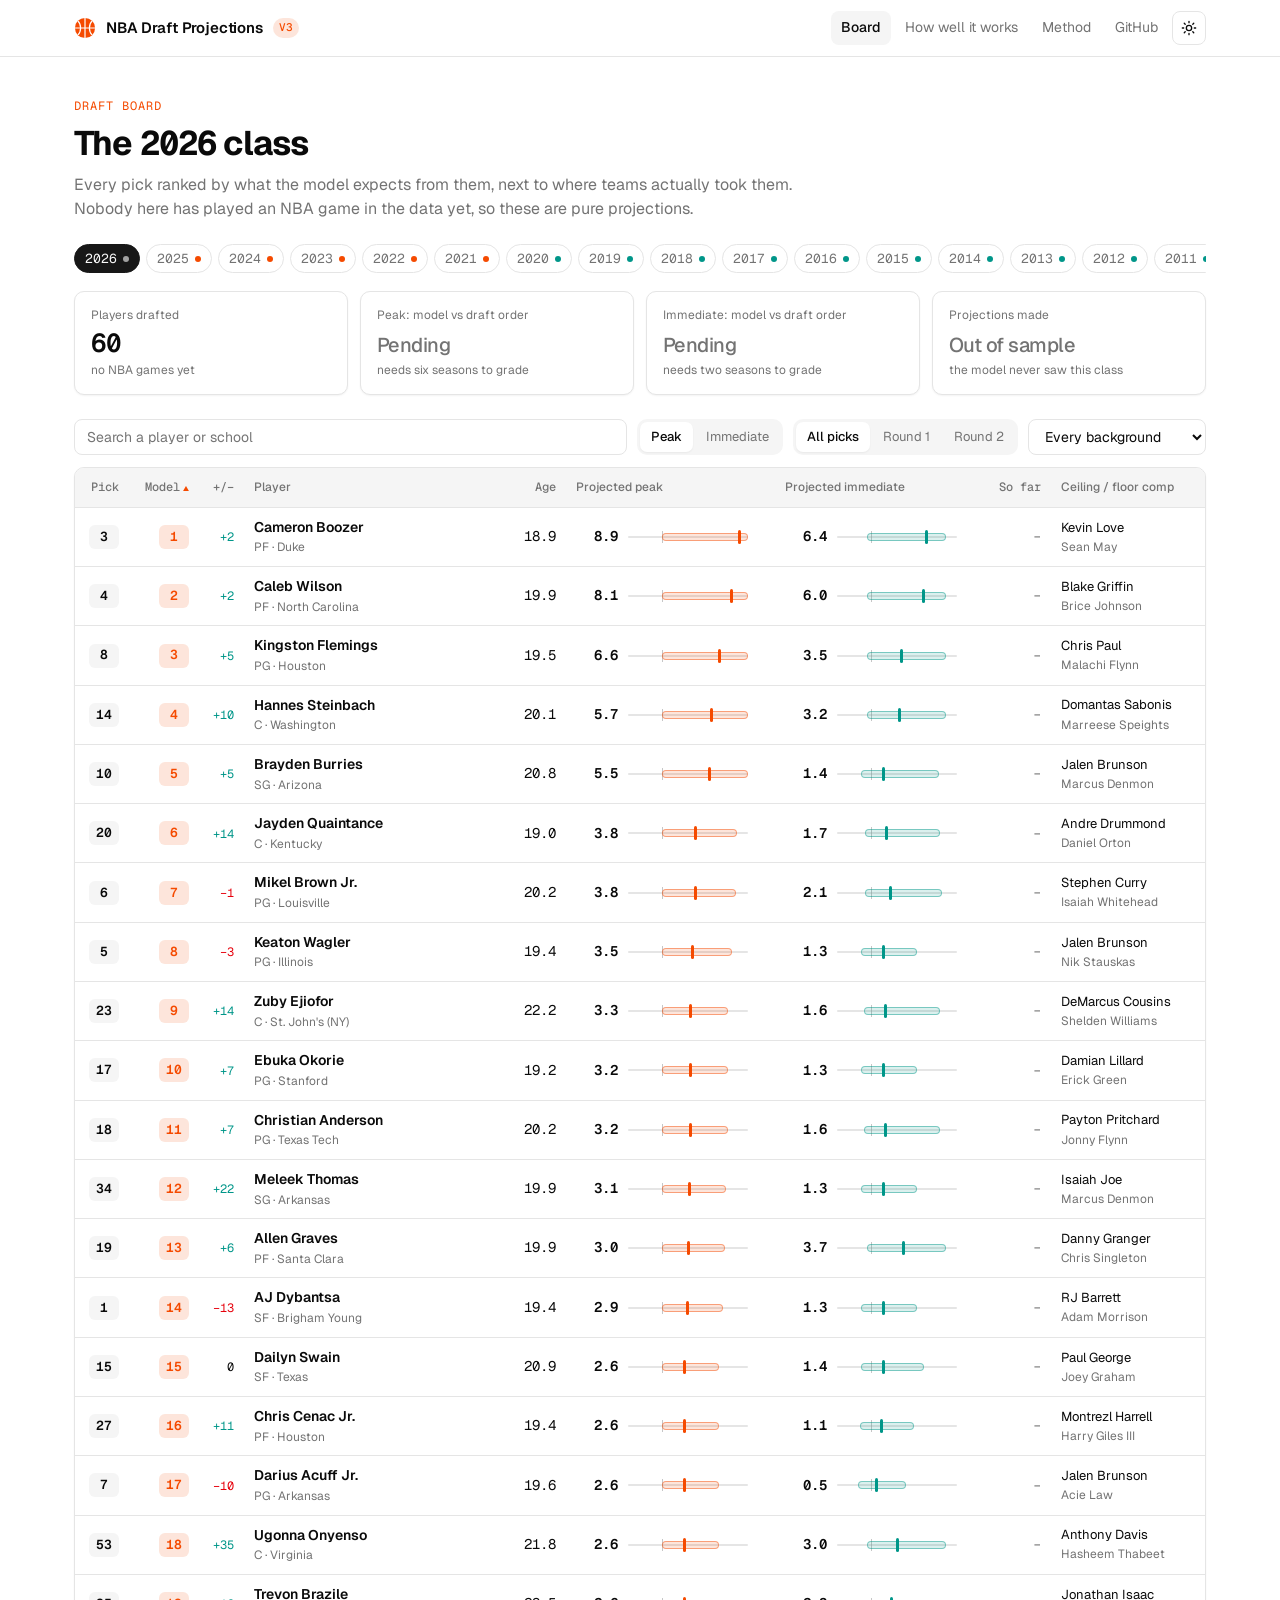
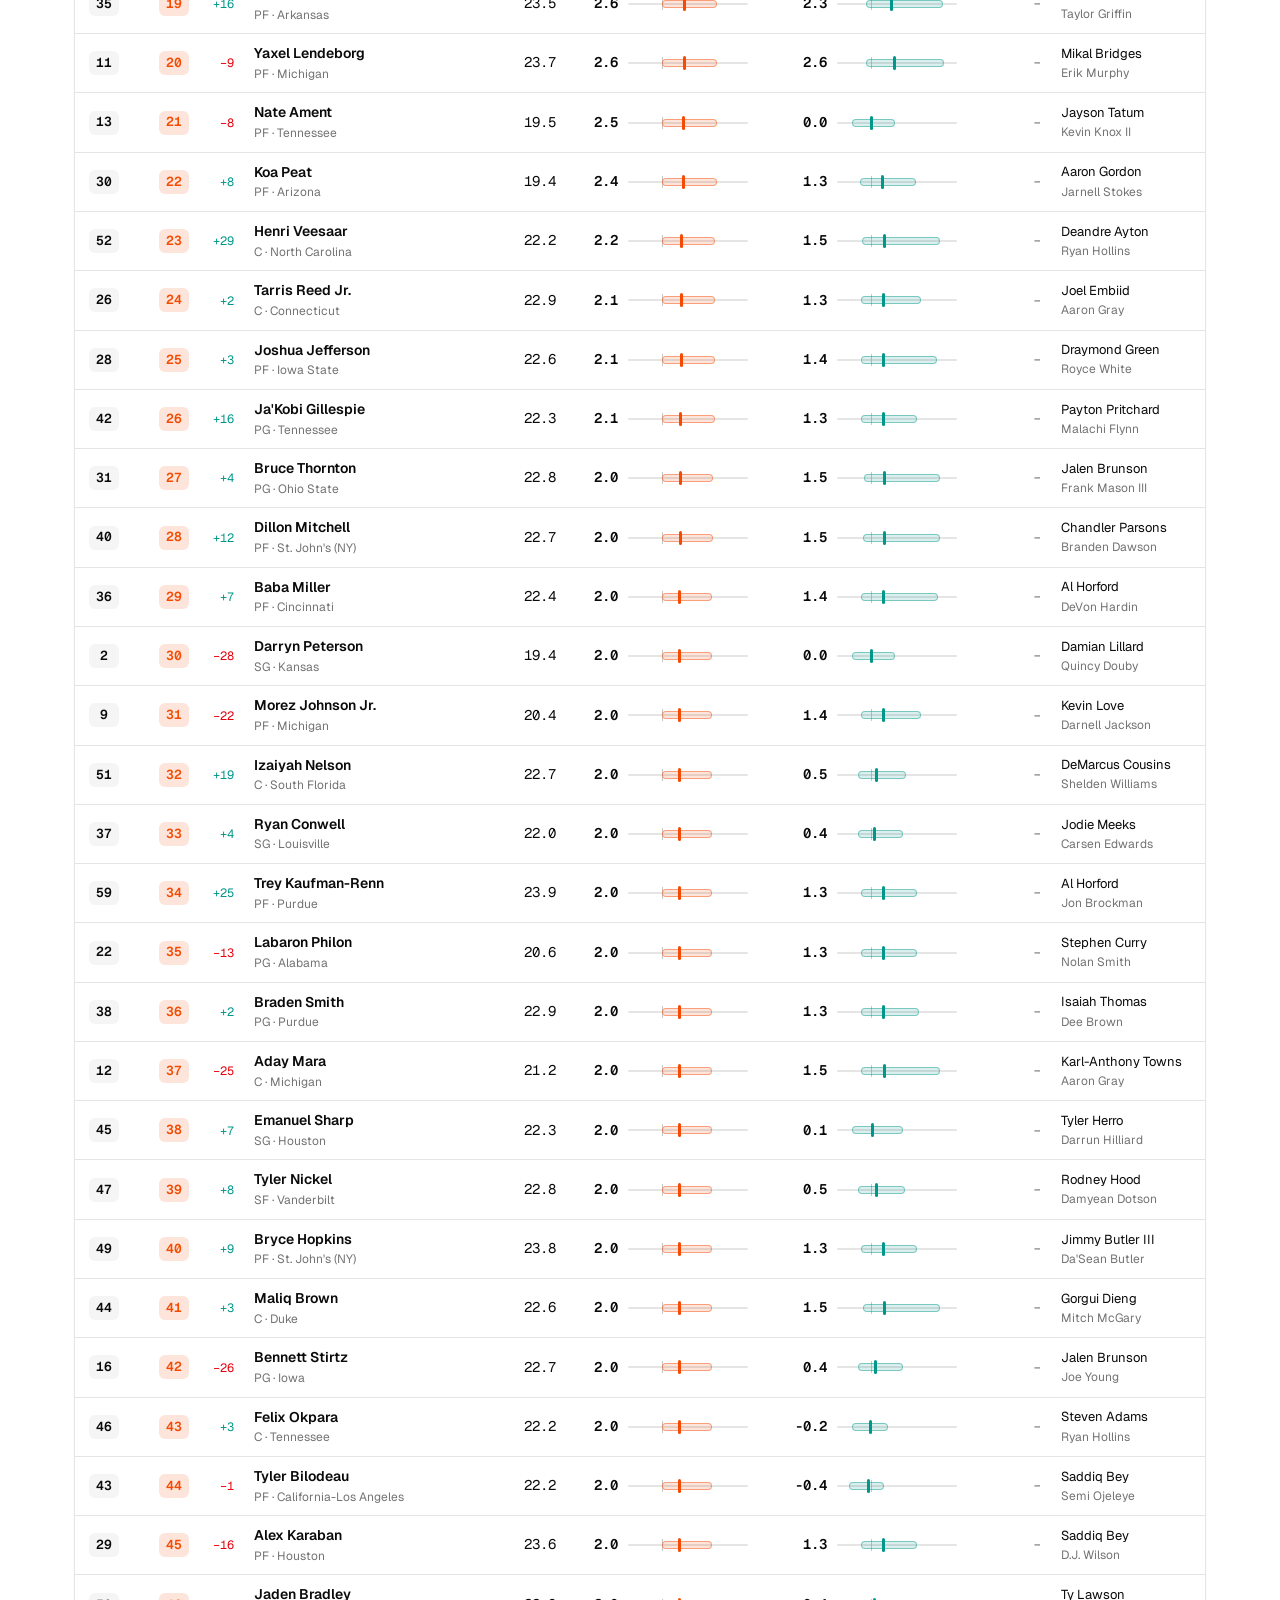
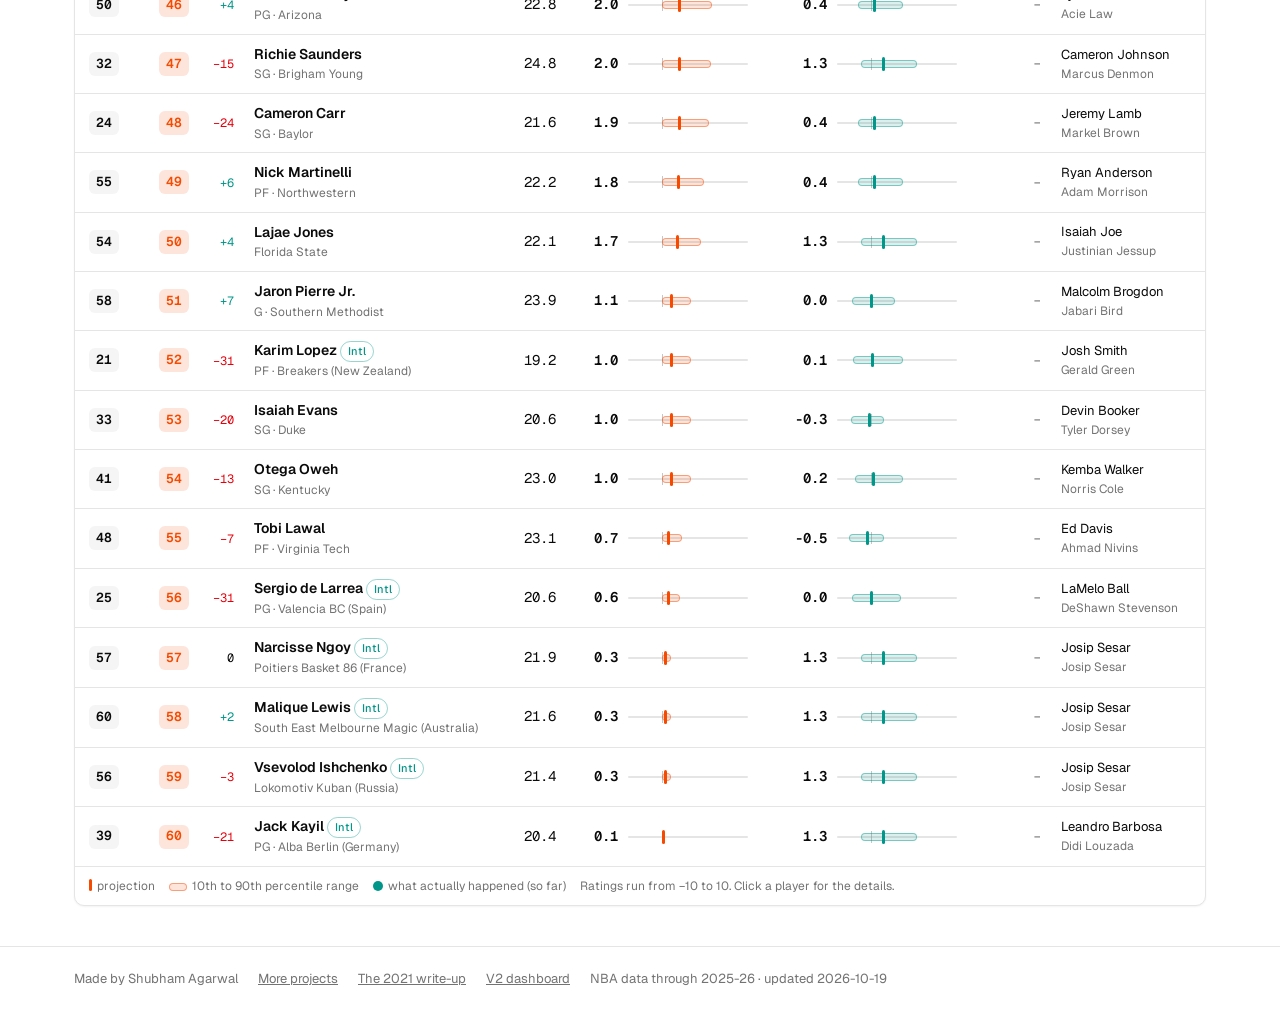
==== docs/index.html @ 293d3224 "added draft board site" ====
<!doctype html>
<html lang="en">
<head>
<meta charset="utf-8">
<meta name="viewport" content="width=device-width, initial-scale=1">
<title>NBA Draft Board</title>
<meta name="description" content="Projected Peak and Immediate Impact Ratings for every NBA draft class since 2010, with ranges, player comps and what drives each projection.">
<link rel="preconnect" href="https://fonts.googleapis.com">
<link rel="preconnect" href="https://fonts.gstatic.com" crossorigin>
<link href="https://fonts.googleapis.com/css2?family=Geist:wght@400;500;600;700&family=Geist+Mono:wght@400;500;600&display=swap" rel="stylesheet">
<link rel="icon" href="data:image/svg+xml,%3Csvg xmlns='http://www.w3.org/2000/svg' viewBox='0 0 24 24'%3E%3Ccircle cx='12' cy='12' r='11' fill='%23e8590c'/%3E%3Cpath d='M1 12h22M12 1v22M4.2 4.2c4 4 4 11.6 0 15.6M19.8 4.2c-4 4-4 11.6 0 15.6' stroke='%23111' stroke-width='1.3' fill='none'/%3E%3C/svg%3E">
<link rel="stylesheet" href="assets/style.css">
<script src="assets/common.js"></script>
</head>
<body>
<header class="site-head">
  <div class="wrap">
    <a class="brand" href="./">
      <svg class="brand-ball" viewBox="0 0 24 24" aria-hidden="true"><circle cx="12" cy="12" r="11" fill="var(--orange)"/><path d="M1 12h22M12 1v22M4.2 4.2c4 4 4 11.6 0 15.6M19.8 4.2c-4 4-4 11.6 0 15.6" stroke="var(--background)" stroke-width="1.3" fill="none"/></svg>
      <span class="brand-name"><span class="name-long">NBA Draft </span>Projections</span><span class="tag">V3</span>
    </a>
    <nav class="nav">
      <a href="./" class="active">Board</a>
      <a href="backtest.html"><span class="hide-sm">How well it works</span><span class="show-sm">Backtest</span></a>
      <a href="method.html">Method</a>
      <a class="gh" href="https://github.com/statxsphere/nba_draft">GitHub</a>
      <button class="icon-btn" id="theme-btn" aria-label="Switch light and dark"><svg viewBox="0 0 24 24" fill="none" stroke="currentColor" stroke-width="2" stroke-linecap="round"><circle cx="12" cy="12" r="4"/><path d="M12 2v2M12 20v2M4.9 4.9l1.4 1.4M17.7 17.7l1.4 1.4M2 12h2M20 12h2M4.9 19.1l1.4-1.4M17.7 6.3l1.4-1.4"/></svg></button>
    </nav>
  </div>
</header>

<main class="wrap">
  <div class="page-title">
    <p class="eyebrow">Draft board</p>
    <h1 id="board-title">The <span class="mono">2026</span> class</h1>
    <p class="lede" id="board-lede">Every pick ranked by what the model expects from them, next to where teams actually took them.</p>
  </div>

  <div class="years" id="years" role="tablist" aria-label="Draft class"></div>

  <div class="stats" id="class-stats"></div>

  <div class="toolbar">
    <div class="grow"><input class="input" id="search" type="search" placeholder="Search a player or school" aria-label="Search"></div>
    <div class="seg" id="rank-by" aria-label="Rank by">
      <button data-v="peak" class="on">Peak</button>
      <button data-v="imm">Immediate</button>
    </div>
    <div class="seg" id="round-filter" aria-label="Round">
      <button data-v="all" class="on">All picks</button>
      <button data-v="1">Round 1</button>
      <button data-v="2">Round 2</button>
    </div>
    <select class="input" id="bg-filter" aria-label="Background">
      <option value="all">Every background</option>
      <option value="college">College</option>
      <option value="international">International</option>
      <option value="high school">High school</option>
      <option value="g league / ote">G League / OTE</option>
    </select>
  </div>

  <div class="card board-card">
    <div class="table-scroll">
      <table class="board" id="board">
        <thead>
          <tr>
            <th class="sortable num" data-k="pick">Pick</th>
            <th class="sortable num" data-k="rank">Model</th>
            <th class="sortable num hide-sm" data-k="delta" title="Draft pick minus model rank">+/−</th>
            <th class="sortable" data-k="name">Player</th>
            <th class="sortable num hide-md" data-k="age">Age</th>
            <th class="sortable" data-k="peak">Projected peak</th>
            <th class="sortable hide-sm" data-k="imm">Projected immediate</th>
            <th class="sortable num hide-md" data-k="actual" id="actual-head">Actual</th>
            <th class="hide-md">Ceiling / floor comp</th>
          </tr>
        </thead>
        <tbody></tbody>
      </table>
    </div>
    <div class="legend-inline">
      <span><i class="lg-mid"></i>projection</span>
      <span><i class="lg-band"></i>10th to 90th percentile range</span>
      <span><i class="lg-act"></i>what actually happened (so far)</span>
      <span>Ratings run from −10 to 10. Click a player for the details.</span>
    </div>
  </div>
</main>

<div class="scrim" id="scrim"></div>
<aside class="drawer" id="drawer" aria-hidden="true" aria-label="Player details"></aside>

<footer class="site-foot">
  <div class="wrap">
    <span>Made by Shubham Agarwal</span>
    <a href="https://statxsphere.github.io/#projects">More projects</a>
    <a href="https://shoobydo.substack.com/p/nba-draft-2021-an-analysis">The 2021 write-up</a>
    <a href="https://statosphere-nba-draft-projections.streamlit.app/">V2 dashboard</a>
    <span id="updated"></span>
  </div>
</footer>

<script src="assets/board.js"></script>
</body>
</html>
---- docs/assets/style.css ----
:root {
  --radius: 0.625rem;
  --background: oklch(1 0 0);
  --foreground: oklch(0.145 0 0);
  --card: oklch(1 0 0);
  --card-foreground: oklch(0.145 0 0);
  --muted: oklch(0.97 0 0);
  --muted-foreground: oklch(0.556 0 0);
  --border: oklch(0.922 0 0);
  --input: oklch(0.922 0 0);
  --primary: oklch(0.205 0 0);
  --primary-foreground: oklch(0.985 0 0);
  --ring: oklch(0.708 0 0);
  --orange: oklch(0.646 0.222 41.116);
  --orange-soft: oklch(0.646 0.222 41.116 / 0.14);
  --teal: oklch(0.6 0.118 184.714);
  --teal-soft: oklch(0.6 0.118 184.714 / 0.14);
  --grey-line: oklch(0.708 0 0);
  --good: oklch(0.6 0.118 184.714);
  --bad: oklch(0.577 0.245 27.325);
  --shadow: 0 1px 2px oklch(0 0 0 / 0.05);
  color-scheme: light;
}

:root[data-theme="dark"] {
  --background: oklch(0.145 0 0);
  --foreground: oklch(0.985 0 0);
  --card: oklch(0.205 0 0);
  --card-foreground: oklch(0.985 0 0);
  --muted: oklch(0.269 0 0);
  --muted-foreground: oklch(0.708 0 0);
  --border: oklch(1 0 0 / 10%);
  --input: oklch(1 0 0 / 15%);
  --primary: oklch(0.922 0 0);
  --primary-foreground: oklch(0.205 0 0);
  --ring: oklch(0.556 0 0);
  --orange: oklch(0.705 0.213 47.604);
  --orange-soft: oklch(0.705 0.213 47.604 / 0.18);
  --teal: oklch(0.696 0.17 162.48);
  --teal-soft: oklch(0.696 0.17 162.48 / 0.18);
  --grey-line: oklch(0.556 0 0);
  --good: oklch(0.696 0.17 162.48);
  --bad: oklch(0.704 0.191 22.216);
  color-scheme: dark;
}

@media (prefers-color-scheme: dark) {
  :root:not([data-theme="light"]) {
    --background: oklch(0.145 0 0);
    --foreground: oklch(0.985 0 0);
    --card: oklch(0.205 0 0);
    --card-foreground: oklch(0.985 0 0);
    --muted: oklch(0.269 0 0);
    --muted-foreground: oklch(0.708 0 0);
    --border: oklch(1 0 0 / 10%);
    --input: oklch(1 0 0 / 15%);
    --primary: oklch(0.922 0 0);
    --primary-foreground: oklch(0.205 0 0);
    --ring: oklch(0.556 0 0);
    --orange: oklch(0.705 0.213 47.604);
    --orange-soft: oklch(0.705 0.213 47.604 / 0.18);
    --teal: oklch(0.696 0.17 162.48);
    --teal-soft: oklch(0.696 0.17 162.48 / 0.18);
    --grey-line: oklch(0.556 0 0);
    --good: oklch(0.696 0.17 162.48);
    --bad: oklch(0.704 0.191 22.216);
    color-scheme: dark;
  }
}

* { box-sizing: border-box; }

html { -webkit-text-size-adjust: 100%; }

body {
  margin: 0;
  background: var(--background);
  color: var(--foreground);
  font-family: "Geist", system-ui, -apple-system, "Segoe UI", sans-serif;
  font-size: 15px;
  line-height: 1.55;
  -webkit-font-smoothing: antialiased;
}

.mono, td.num, th.num, .stat-value, .score { font-family: "Geist Mono", ui-monospace, "SFMono-Regular", Consolas, monospace; font-variant-numeric: tabular-nums; }

a { color: inherit; }
a:hover { color: var(--orange); }

.wrap { max-width: 1180px; margin: 0 auto; padding: 0 24px; }

/* header */
.site-head {
  position: sticky; top: 0; z-index: 20;
  background: color-mix(in oklab, var(--background) 88%, transparent);
  backdrop-filter: blur(8px);
  border-bottom: 1px solid var(--border);
}
.site-head .wrap { display: flex; align-items: center; gap: 20px; height: 56px; }
.brand { display: flex; align-items: center; gap: 10px; text-decoration: none; font-weight: 600; letter-spacing: -0.01em; white-space: nowrap; }
.brand-ball { width: 22px; height: 22px; flex: none; }
.brand .tag { font-family: "Geist Mono", monospace; font-size: 11px; font-weight: 500; padding: 1px 6px; border-radius: 999px; background: var(--orange-soft); color: var(--orange); }
.nav { display: flex; gap: 4px; margin-left: auto; align-items: center; }
.nav a { text-decoration: none; font-size: 14px; color: var(--muted-foreground); padding: 6px 10px; border-radius: calc(var(--radius) - 2px); white-space: nowrap; }
.nav a:hover { color: var(--foreground); background: var(--muted); }
.nav a.active { color: var(--foreground); background: var(--muted); font-weight: 500; }
.icon-btn {
  display: inline-flex; align-items: center; justify-content: center;
  width: 34px; height: 34px; border-radius: calc(var(--radius) - 2px);
  border: 1px solid var(--border); background: var(--background); color: var(--foreground); cursor: pointer;
}
.icon-btn:hover { background: var(--muted); }
.icon-btn svg { width: 16px; height: 16px; }

/* page */
.page-title { padding: 40px 0 20px; }
.eyebrow { font-family: "Geist Mono", monospace; font-size: 12px; text-transform: uppercase; letter-spacing: 0.08em; color: var(--orange); margin: 0 0 8px; }
h1 { font-size: 34px; line-height: 1.15; letter-spacing: -0.025em; margin: 0 0 10px; font-weight: 700; }
h2 { font-size: 20px; letter-spacing: -0.015em; margin: 0 0 6px; font-weight: 600; }
h3 { font-size: 15px; margin: 0 0 6px; font-weight: 600; }
.lede { color: var(--muted-foreground); max-width: 720px; margin: 0; font-size: 16px; }
.muted { color: var(--muted-foreground); }
.small { font-size: 13px; }

.card {
  background: var(--card); color: var(--card-foreground);
  border: 1px solid var(--border); border-radius: var(--radius); box-shadow: var(--shadow);
}
.card-pad { padding: 18px 20px; }
.card-head { padding: 18px 20px 0; }
.card-head p { margin: 0; }

.stats { display: grid; grid-template-columns: repeat(4, minmax(0, 1fr)); gap: 12px; margin: 8px 0 24px; }
.stat { padding: 14px 16px; }
.stat-label { font-size: 12px; color: var(--muted-foreground); margin-bottom: 4px; }
.stat-value { font-size: 26px; font-weight: 600; letter-spacing: -0.02em; line-height: 1.1; }
.stat-value .vs { font-size: 14px; color: var(--muted-foreground); font-weight: 400; }
.stat-text { font-family: "Geist", system-ui, sans-serif; font-size: 20px; color: var(--muted-foreground); font-weight: 500; }
.stat-note { font-size: 12px; color: var(--muted-foreground); margin-top: 4px; }

/* controls */
.toolbar { display: flex; flex-wrap: wrap; gap: 10px; align-items: center; margin-bottom: 12px; }
.toolbar .grow { flex: 1 1 200px; }
.input, select.input {
  height: 36px; padding: 0 12px; border-radius: calc(var(--radius) - 2px);
  border: 1px solid var(--input); background: var(--background); color: var(--foreground);
  font: inherit; font-size: 14px; width: 100%;
}
select.input { width: auto; padding-right: 28px; }
.input:focus-visible, .seg button:focus-visible, .icon-btn:focus-visible, .btn:focus-visible { outline: 2px solid var(--ring); outline-offset: 1px; }
.seg { display: inline-flex; padding: 3px; background: var(--muted); border-radius: var(--radius); gap: 2px; }
.seg button {
  border: 0; background: transparent; color: var(--muted-foreground); font: inherit; font-size: 13px;
  padding: 5px 11px; border-radius: calc(var(--radius) - 3px); cursor: pointer; white-space: nowrap;
}
.seg button.on { background: var(--background); color: var(--foreground); box-shadow: var(--shadow); font-weight: 500; }
.btn {
  display: inline-flex; align-items: center; gap: 6px; height: 34px; padding: 0 12px; font: inherit; font-size: 13px;
  border-radius: calc(var(--radius) - 2px); border: 1px solid var(--border); background: var(--background); color: var(--foreground); cursor: pointer;
}
.btn:hover { background: var(--muted); }

.years { display: flex; gap: 6px; overflow-x: auto; padding: 2px 0 10px; scrollbar-width: thin; }
.years button {
  flex: none; border: 1px solid var(--border); background: var(--background); color: var(--muted-foreground);
  font-family: "Geist Mono", monospace; font-size: 13px; padding: 5px 10px; border-radius: 999px; cursor: pointer;
}
.years button:hover { color: var(--foreground); }
.years button.on { background: var(--primary); color: var(--primary-foreground); border-color: var(--primary); }
.years button .dot { display: inline-block; width: 6px; height: 6px; border-radius: 50%; margin-left: 6px; vertical-align: 1px; }

/* the board */
.board-card { overflow: hidden; }
.table-scroll { overflow-x: auto; }
table.board { width: 100%; border-collapse: collapse; font-size: 14px; }
table.board th {
  text-align: left; font-weight: 500; font-size: 12px; color: var(--muted-foreground);
  padding: 10px 10px; border-bottom: 1px solid var(--border); white-space: nowrap; background: var(--muted);
  user-select: none;
}
table.board th.sortable { cursor: pointer; }
table.board th.sortable:hover { color: var(--foreground); }
table.board th .arrow { font-size: 10px; margin-left: 3px; color: var(--orange); }
table.board td { padding: 9px 10px; border-bottom: 1px solid var(--border); vertical-align: middle; }
table.board tbody tr { cursor: pointer; }
table.board tbody tr:hover { background: var(--muted); }
table.board tbody tr:last-child td { border-bottom: 0; }
table.board .num { text-align: right; }
.pname { font-weight: 600; }
.psub { font-size: 12px; color: var(--muted-foreground); }
.pick-badge {
  display: inline-flex; align-items: center; justify-content: center; min-width: 30px; height: 24px; padding: 0 6px;
  border-radius: 6px; background: var(--muted); font-family: "Geist Mono", monospace; font-size: 13px; font-weight: 600;
}
.rank-badge { color: var(--orange); background: var(--orange-soft); }
.delta { font-family: "Geist Mono", monospace; font-size: 12px; }
.delta.up { color: var(--good); }
.delta.down { color: var(--bad); }
.chip {
  display: inline-block; font-size: 11px; padding: 1px 7px; border-radius: 999px; border: 1px solid var(--border);
  color: var(--muted-foreground); white-space: nowrap; font-weight: 500;
}
.chip.intl { color: var(--teal); border-color: color-mix(in oklab, var(--teal) 40%, transparent); }
.chip.hs, .chip.gl { color: var(--orange); border-color: color-mix(in oklab, var(--orange) 40%, transparent); }

.rangebar { position: relative; height: 18px; min-width: 120px; }
.rangebar .axis { position: absolute; left: 0; right: 0; top: 8px; height: 2px; background: var(--border); border-radius: 2px; }
.rangebar .zero { position: absolute; top: 3px; width: 1px; height: 12px; background: var(--grey-line); opacity: 0.6; }
.rangebar .band { position: absolute; top: 5px; height: 8px; border-radius: 4px; background: var(--orange-soft); border: 1px solid color-mix(in oklab, var(--orange) 45%, transparent); }
.rangebar .mid { position: absolute; top: 2px; width: 3px; height: 14px; margin-left: -1px; border-radius: 2px; background: var(--orange); }
.rangebar .act { position: absolute; top: 3px; width: 10px; height: 10px; margin-left: -5px; border-radius: 50%; background: var(--teal); border: 2px solid var(--card); top: 4px; }
.rangebar.imm .band { background: var(--teal-soft); border-color: color-mix(in oklab, var(--teal) 45%, transparent); }
.rangebar.imm .mid { background: var(--teal); }
.rangebar.imm .act { background: var(--orange); }
.cell-score { display: flex; align-items: center; gap: 10px; }
.cell-score .score { width: 42px; text-align: right; font-weight: 600; }
.legend-inline { display: flex; flex-wrap: wrap; gap: 14px; font-size: 12px; color: var(--muted-foreground); padding: 10px 14px; border-top: 1px solid var(--border); }
.legend-inline i { display: inline-block; vertical-align: -1px; margin-right: 5px; }
.lg-band { width: 18px; height: 8px; border-radius: 4px; background: var(--orange-soft); border: 1px solid color-mix(in oklab, var(--orange) 45%, transparent); }
.lg-mid { width: 3px; height: 12px; background: var(--orange); border-radius: 2px; }
.lg-act { width: 10px; height: 10px; border-radius: 50%; background: var(--teal); }
.empty { padding: 40px 20px; text-align: center; color: var(--muted-foreground); }

/* drawer */
.scrim { position: fixed; inset: 0; background: oklch(0 0 0 / 0.4); opacity: 0; pointer-events: none; transition: opacity .18s; z-index: 40; }
.scrim.open { opacity: 1; pointer-events: auto; }
.drawer {
  position: fixed; top: 0; right: 0; bottom: 0; width: min(560px, 100%); z-index: 50;
  background: var(--background); border-left: 1px solid var(--border);
  transform: translateX(100%); transition: transform .22s ease; overflow-y: auto; overscroll-behavior: contain;
}
.drawer.open { transform: none; }
.drawer-head { position: sticky; top: 0; background: var(--background); border-bottom: 1px solid var(--border); padding: 16px 20px; display: flex; gap: 12px; align-items: flex-start; z-index: 2; }
.drawer-head h2 { font-size: 22px; margin: 0; }
.drawer-head .close { margin-left: auto; }
.drawer-body { padding: 18px 20px 40px; display: grid; gap: 16px; }
.facts { display: flex; flex-wrap: wrap; gap: 6px 14px; font-size: 13px; color: var(--muted-foreground); margin-top: 4px; }
.facts b { color: var(--foreground); font-weight: 500; }
.ratings { display: grid; grid-template-columns: 1fr 1fr; gap: 12px; }
.rating-card { padding: 14px 16px; }
.rating-card .big { font-family: "Geist Mono", monospace; font-size: 34px; font-weight: 600; letter-spacing: -0.03em; line-height: 1; }
.rating-card .range { font-family: "Geist Mono", monospace; font-size: 12px; color: var(--muted-foreground); margin-top: 6px; }
.rating-card .actual { font-size: 12px; margin-top: 8px; }
.rating-card .actual b { font-family: "Geist Mono", monospace; }
.rating-card .rangebar { margin-top: 12px; }
.section-title { display: flex; align-items: baseline; gap: 8px; margin-bottom: 8px; }
.section-title h3 { margin: 0; }
.section-title span { font-size: 12px; color: var(--muted-foreground); }

.drivers { display: grid; gap: 6px; }
.driver { display: grid; grid-template-columns: minmax(0, 1fr) 120px 52px; gap: 10px; align-items: center; font-size: 13px; }
.driver .what b { font-weight: 500; }
.driver .what span { color: var(--muted-foreground); }
.driver .bar { position: relative; height: 10px; background: var(--muted); border-radius: 5px; }
.driver .bar i { position: absolute; top: 0; bottom: 0; border-radius: 5px; }
.driver .bar .mid { position: absolute; left: 50%; top: -2px; bottom: -2px; width: 1px; background: var(--grey-line); }
.driver .eff { font-family: "Geist Mono", monospace; font-size: 12px; text-align: right; }
.plain { font-size: 13px; color: var(--muted-foreground); margin: 10px 0 0; }

.boxscore { width: 100%; border-collapse: collapse; font-size: 13px; }
.boxscore th { font-size: 11px; font-weight: 500; color: var(--muted-foreground); text-align: right; padding: 5px 6px; border-bottom: 1px solid var(--border); text-transform: uppercase; letter-spacing: 0.04em; }
.boxscore td { text-align: right; padding: 6px; font-family: "Geist Mono", monospace; font-variant-numeric: tabular-nums; border-bottom: 1px solid var(--border); }
.boxscore th:first-child, .boxscore td:first-child { text-align: left; }
.boxscore tr:last-child td { border-bottom: 0; }

.comps { display: grid; gap: 8px; }
.comp { display: grid; grid-template-columns: minmax(0, 1fr) 90px 92px; gap: 10px; align-items: center; padding: 10px 12px; }
.comp .cname { font-weight: 600; font-size: 14px; }
.comp .cmeta { font-size: 12px; color: var(--muted-foreground); }
.comp .tag { font-family: "Geist Mono", monospace; font-size: 10px; text-transform: uppercase; letter-spacing: 0.06em; padding: 1px 6px; border-radius: 999px; margin-left: 6px; vertical-align: 1px; }
.comp .tag.ceil { background: var(--teal-soft); color: var(--teal); }
.comp .tag.floor { background: var(--orange-soft); color: var(--orange); }
.comp .cnums { font-family: "Geist Mono", monospace; font-size: 12px; text-align: right; }
.spark { width: 90px; height: 30px; display: block; }

/* charts */
.grid-2 { display: grid; grid-template-columns: repeat(2, minmax(0, 1fr)); gap: 16px; }
.chart-card { padding: 18px 20px 14px; min-width: 0; }
.chart { margin-top: 12px; min-height: 240px; }
.chart svg { max-width: 100%; height: auto; overflow: visible; }
.chart-legend { display: flex; flex-wrap: wrap; gap: 6px 16px; font-size: 12px; color: var(--muted-foreground); margin-top: 8px; }
.chart-legend i { display: inline-block; width: 14px; height: 3px; border-radius: 2px; vertical-align: 3px; margin-right: 6px; }
.chart-tip { font-size: 12px; }
section.block { margin: 0 0 28px; }

table.plain-table { width: 100%; border-collapse: collapse; font-size: 13px; }
table.plain-table th { text-align: right; font-weight: 500; font-size: 12px; color: var(--muted-foreground); padding: 8px 10px; border-bottom: 1px solid var(--border); background: var(--muted); white-space: nowrap; }
table.plain-table td { text-align: right; padding: 7px 10px; border-bottom: 1px solid var(--border); font-family: "Geist Mono", monospace; font-variant-numeric: tabular-nums; }
table.plain-table th:first-child, table.plain-table td:first-child { text-align: left; }
table.plain-table td.win { color: var(--good); font-weight: 600; }

/* prose */
.prose { max-width: 720px; }
.prose p, .prose li { color: color-mix(in oklab, var(--foreground) 86%, var(--muted-foreground)); }
.prose h2 { margin-top: 32px; }
.prose code { font-family: "Geist Mono", monospace; font-size: 13px; background: var(--muted); padding: 1px 5px; border-radius: 4px; }
.prose pre { font-family: "Geist Mono", monospace; font-size: 13px; background: var(--muted); padding: 12px 14px; border-radius: var(--radius); overflow-x: auto; }
.note { border-left: 3px solid var(--orange); padding: 2px 0 2px 14px; margin: 16px 0; }

.site-foot { border-top: 1px solid var(--border); margin-top: 40px; padding: 22px 0 36px; font-size: 13px; color: var(--muted-foreground); }
.site-foot .wrap { display: flex; flex-wrap: wrap; gap: 8px 20px; }

.show-sm { display: none; }
@media (max-width: 900px) {
  .stats { grid-template-columns: repeat(2, minmax(0, 1fr)); }
  .grid-2 { grid-template-columns: minmax(0, 1fr); }
  .hide-md { display: none; }
}
@media (max-width: 640px) {
  .wrap { padding: 0 16px; }
  h1 { font-size: 27px; }
  .page-title { padding: 26px 0 14px; }
  .nav a { padding: 6px 7px; font-size: 13px; }
  .nav .gh { display: none; }
  .brand .name-long { display: none; }
  .hide-sm { display: none; }
  .show-sm { display: inline; }
  .brand-name { display: none; }
  .site-head .wrap { gap: 10px; }
  .stat-value { font-size: 22px; }
  table.board td, table.board th { padding: 8px 6px; }
  .rangebar { min-width: 70px; }
  .cell-score .score { width: 36px; }
  .ratings { grid-template-columns: minmax(0, 1fr); }
  .driver { grid-template-columns: minmax(0, 1fr) 70px 46px; }
  .comp { grid-template-columns: minmax(0, 1fr) 84px; }
  .comp .spark-wrap { display: none; }
  .drawer-body { padding: 16px 16px 40px; }
  .drawer-head { padding: 14px 16px; }
}

@media (prefers-reduced-motion: reduce) {
  .drawer, .scrim { transition: none; }
}
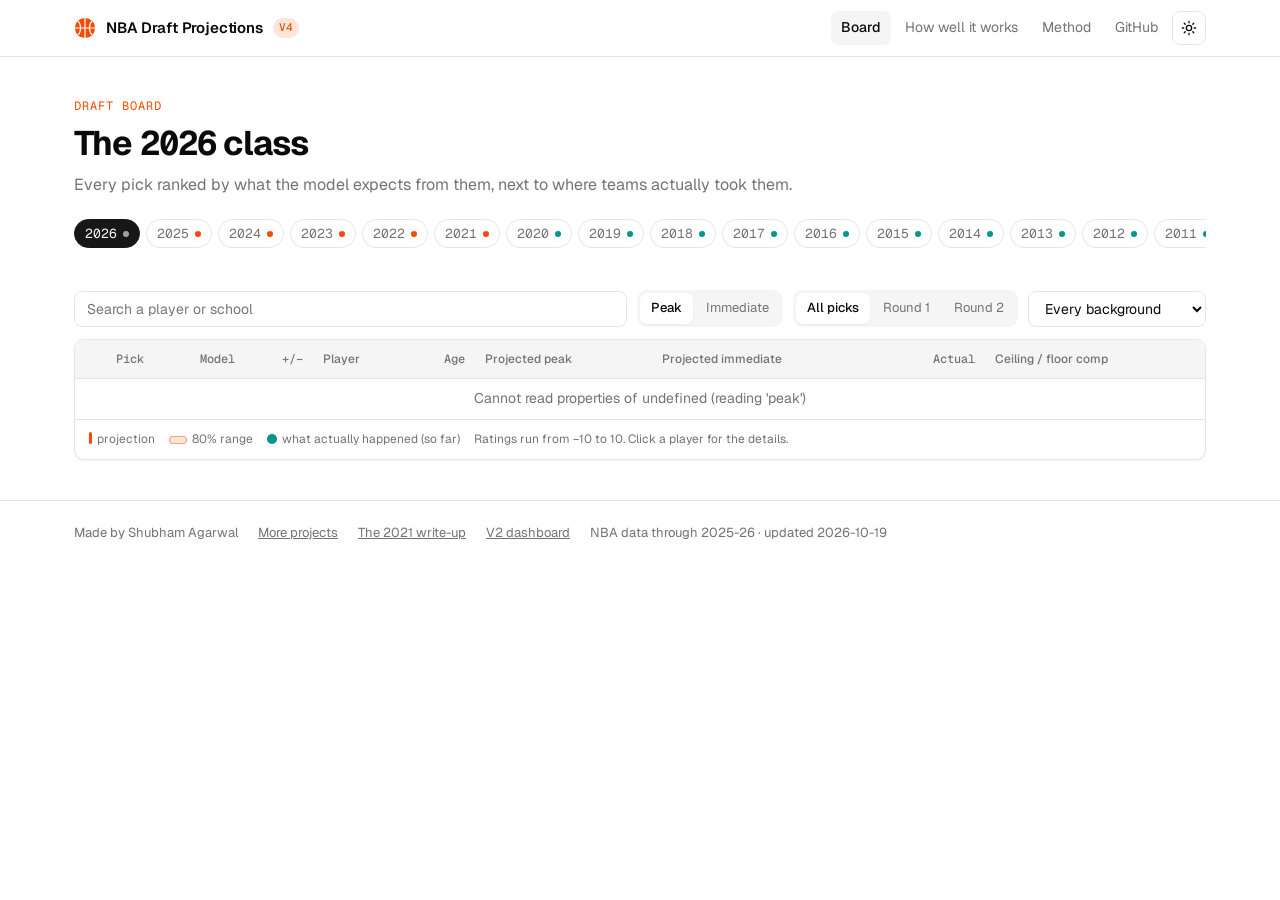
==== commit da2198b3: "updated backtest page" ====
--- a/docs/index.html
+++ b/docs/index.html
@@ -17,7 +17,7 @@
   <div class="wrap">
     <a class="brand" href="./">
       <svg class="brand-ball" viewBox="0 0 24 24" aria-hidden="true"><circle cx="12" cy="12" r="11" fill="var(--orange)"/><path d="M1 12h22M12 1v22M4.2 4.2c4 4 4 11.6 0 15.6M19.8 4.2c-4 4-4 11.6 0 15.6" stroke="var(--background)" stroke-width="1.3" fill="none"/></svg>
-      <span class="brand-name"><span class="name-long">NBA Draft </span>Projections</span><span class="tag">V3</span>
+      <span class="brand-name"><span class="name-long">NBA Draft </span>Projections</span><span class="tag">V4</span>
     </a>
     <nav class="nav">
       <a href="./" class="active">Board</a>
@@ -81,7 +81,7 @@
     </div>
     <div class="legend-inline">
       <span><i class="lg-mid"></i>projection</span>
-      <span><i class="lg-band"></i>10th to 90th percentile range</span>
+      <span><i class="lg-band"></i>80% range</span>
       <span><i class="lg-act"></i>what actually happened (so far)</span>
       <span>Ratings run from −10 to 10. Click a player for the details.</span>
     </div>
--- a/docs/assets/style.css
+++ b/docs/assets/style.css
@@ -234,6 +234,7 @@
 .drawer-head h2 { font-size: 22px; margin: 0; }
 .drawer-head .close { margin-left: auto; }
 .drawer-body { padding: 18px 20px 40px; display: grid; gap: 16px; }
+.drawer-body > * { min-width: 0; }
 .facts { display: flex; flex-wrap: wrap; gap: 6px 14px; font-size: 13px; color: var(--muted-foreground); margin-top: 4px; }
 .facts b { color: var(--foreground); font-weight: 500; }
 .ratings { display: grid; grid-template-columns: 1fr 1fr; gap: 12px; }
@@ -332,3 +333,12 @@
 @media (prefers-reduced-motion: reduce) {
   .drawer, .scrim { transition: none; }
 }
+
+/* backtest page */
+.seg.seg-wrap { flex-wrap: wrap; }
+.changes { margin: 8px 0 0; padding-left: 18px; }
+.changes li { margin: 4px 0; }
+.ratings.small-cards { margin-top: 12px; }
+.ratings.small-cards .big { font-size: 24px; }
+.per-note { margin: 8px 0 0; }
+#before-table td:first-child, #tried-table td:first-child, #audit-table td:first-child { font-family: "Geist", system-ui, sans-serif; min-width: 190px; }
